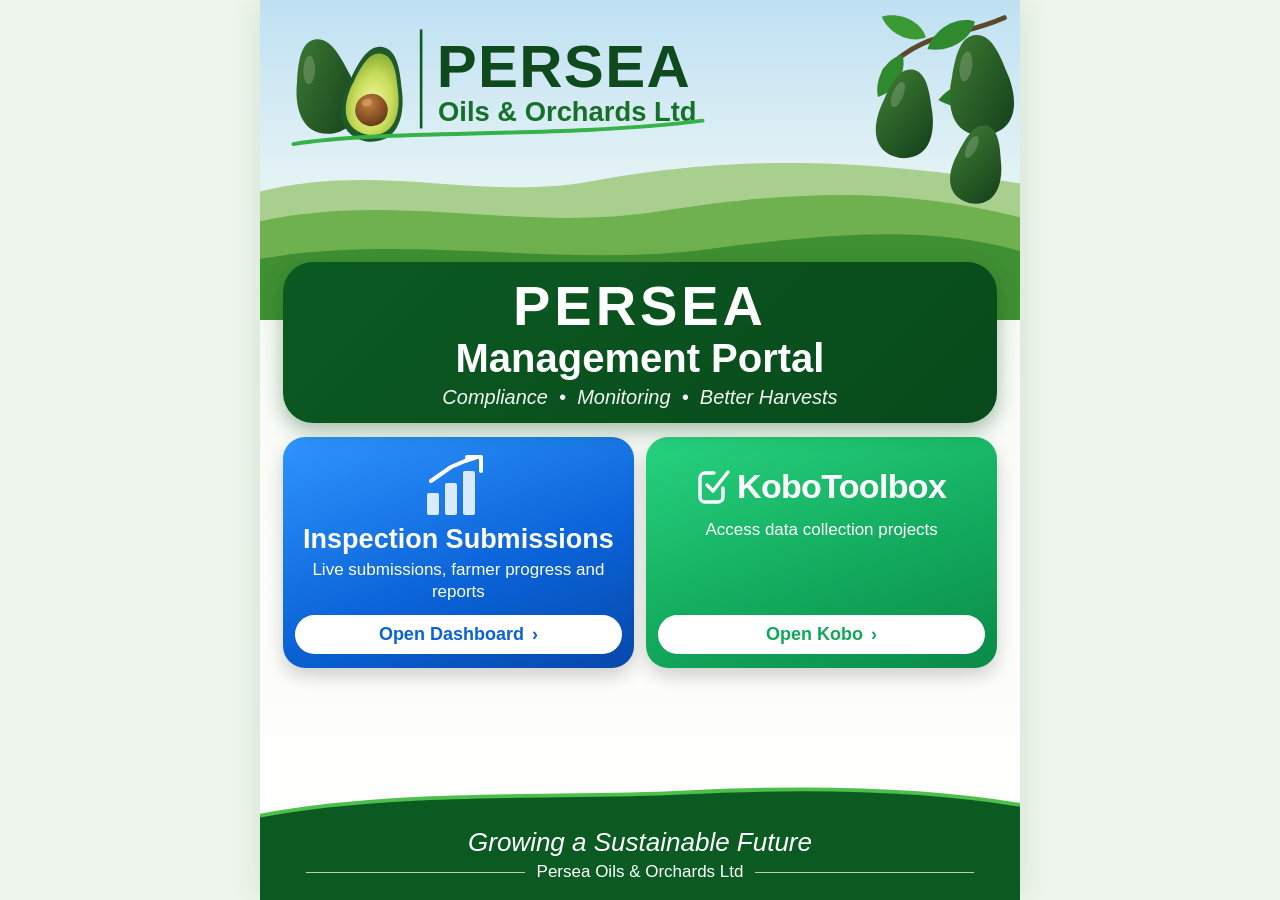
==== index.html @ 734e8727 "Add files via upload" ====
<!DOCTYPE html>
<html lang="en"><head><meta charset="utf-8">
<meta name="viewport" content="width=device-width,initial-scale=1,viewport-fit=cover">
<link rel="manifest" href="manifest.webmanifest">
<meta name="theme-color" content="#0b5a22">
<link rel="icon" type="image/png" href="favicon-32.png">
<link rel="apple-touch-icon" href="apple-touch-icon.png">
<meta name="mobile-web-app-capable" content="yes">
<meta name="apple-mobile-web-app-capable" content="yes">
<meta name="apple-mobile-web-app-title" content="Persea Portal">
<title>Persea Management Portal</title>
<style>
:root{--dg:#0b5a22;--dg2:#084a1b;--g:#12a85c;--b:#0a62d6}
*{box-sizing:border-box}html,body{margin:0}
body{background:#eef5ec;color:#12361b;font-family:'Segoe UI',Roboto,Arial,sans-serif;-webkit-tap-highlight-color:transparent}
.app{display:flex;flex-direction:column;max-width:760px;margin:0 auto;background:linear-gradient(#e9f4e4,#f8fbf6 40%,#fff);min-height:100vh;box-shadow:0 0 30px rgba(11,90,34,.12);overflow:hidden}
/* hero */
.hero{position:relative;height:clamp(230px,44vw,320px);background:linear-gradient(#bfe0f3 0%,#e3f2f4 55%,#eaf5e4 100%)}
.hero svg.land{position:absolute;left:0;right:0;bottom:0;width:100%;height:62%}
.hero svg.branch{position:absolute;right:-2%;top:0;width:34%;height:92%}
.logo{position:absolute;left:3%;top:6%;width:min(66%,430px)}
/* banner */
.banner{position:relative;margin:-58px 3% 0;border-radius:30px;background:linear-gradient(135deg,var(--dg),var(--dg2));color:#fff;text-align:center;padding:16px 10px 14px;box-shadow:0 8px 20px rgba(8,74,27,.35)}
.banner .p{font-size:clamp(34px,8.5vw,56px);font-weight:800;letter-spacing:.07em;line-height:1}
.banner .m{font-size:clamp(24px,6vw,40px);font-weight:700;line-height:1.1;margin-top:2px}
.banner .t{font-style:italic;font-size:clamp(14px,3.6vw,20px);margin-top:6px;opacity:.95}
/* cards */
.cards{display:grid;grid-template-columns:1fr 1fr;gap:12px;padding:14px 3% 0}
.card{border-radius:22px;color:#fff;text-align:center;padding:16px 12px 14px;text-decoration:none;display:flex;flex-direction:column;align-items:center;box-shadow:0 8px 18px rgba(0,0,0,.18);transition:transform .15s}
.card:hover{transform:translateY(-3px)}
.card.bl{background:linear-gradient(160deg,#2f95ff,var(--b) 60%,#0848ab)}
.card.gr{background:linear-gradient(160deg,#26d37f,var(--g) 60%,#0b8a47)}
.card .ic{height:66px;display:flex;align-items:center}
.card h3{margin:6px 0 4px;font-size:clamp(22px,5.4vw,32px);font-weight:700;line-height:1}
.card p{margin:0 0 12px;font-size:clamp(13px,3.3vw,17px);line-height:1.3;flex:1}
.btn{background:#fff;border-radius:30px;padding:9px 12px;width:100%;font-weight:700;font-size:clamp(12px,3.3vw,18px);white-space:nowrap;display:flex;justify-content:center;align-items:center;gap:8px}
.bl .btn{color:var(--b)}.gr .btn{color:var(--g)}
.kobo{font-size:clamp(23px,5.6vw,34px);font-weight:600;letter-spacing:-.02em}
/* quick links */
.ql{position:relative;margin:30px 3% 28px;border:1.5px solid #cfe0cf;border-radius:18px;background:#fff;display:grid;grid-template-columns:repeat(4,1fr);padding:20px 0 12px;box-shadow:0 3px 10px rgba(11,90,34,.08)}
.ql .lab{position:absolute;top:-15px;left:50%;transform:translateX(-50%);background:var(--dg);color:#fff;font-weight:700;padding:4px 30px;border-radius:16px;font-size:clamp(15px,3.8vw,20px)}
.ql a{text-align:center;text-decoration:none;color:var(--dg);font-weight:600;font-size:clamp(12px,3vw,16px);padding:4px 4px;border-left:1px solid #d9e6d9;display:flex;flex-direction:column;align-items:center;gap:6px;line-height:1.15}
.ql a:first-of-type{border-left:0}.ql a:hover{color:var(--g)}
.ql svg{width:clamp(30px,8vw,44px);height:clamp(30px,8vw,44px);fill:none;stroke:var(--dg);stroke-width:1.8;stroke-linecap:round;stroke-linejoin:round}
/* footer */
.foot{position:relative;margin-top:auto;color:#fff;text-align:center;padding:42px 6% 18px}
.foot svg{position:absolute;inset:0;width:100%;height:100%}
.foot>*{position:relative}
.foot .s{font-style:italic;font-size:clamp(18px,4.6vw,26px)}
.foot .c{display:flex;align-items:center;gap:12px;justify-content:center;font-size:clamp(13px,3.3vw,17px);margin-top:4px}
.foot .c i{flex:1;height:1px;background:rgba(255,255,255,.7)}
#dash{position:fixed;inset:0;z-index:20;background:#0b1220;display:flex;flex-direction:column}
#dash[hidden]{display:none}
.dbar{display:flex;align-items:center;gap:12px;background:var(--dg);color:#fff;padding:8px 14px;padding-top:max(8px,env(safe-area-inset-top))}
.dbar a{color:#fff;text-decoration:none;font-weight:700;font-size:14px;background:rgba(255,255,255,.16);padding:6px 12px;border-radius:16px;white-space:nowrap}
.dbar a:hover{background:rgba(255,255,255,.3)}.dbar .dt{flex:1;text-align:center;font-weight:700;font-size:15px;overflow:hidden;text-overflow:ellipsis;white-space:nowrap}
.dwrap{position:relative;flex:1}.dwrap iframe{position:absolute;inset:0;width:100%;height:100%;border:0;background:transparent}
.dmsg{position:absolute;inset:0;display:flex;flex-direction:column;align-items:center;justify-content:center;color:#cfe3d4;text-align:center;font-size:16px;gap:6px}.dmsg small{opacity:.8;font-size:13px}
#toast{position:fixed;left:50%;bottom:24px;transform:translateX(-50%) translateY(30px);background:#12361b;color:#fff;padding:10px 18px;border-radius:20px;opacity:0;transition:.3s;pointer-events:none;font-size:14px}
#toast.on{opacity:1;transform:translateX(-50%)}
</style></head><body>
<svg width="0" height="0" style="position:absolute" aria-hidden="true"><defs>
<linearGradient id="skin" x1="0" y1="0" x2="1" y2="1"><stop offset="0" stop-color="#3f7d33"/><stop offset="1" stop-color="#143f1b"/></linearGradient>
<radialGradient id="fl" cx="50%" cy="62%" r="60%"><stop offset="0" stop-color="#f4f7a8"/><stop offset=".6" stop-color="#c9dd5b"/><stop offset="1" stop-color="#8fb338"/></radialGradient>
<radialGradient id="sd" cx="38%" cy="32%" r="75%"><stop offset="0" stop-color="#c0803f"/><stop offset=".6" stop-color="#8a5326"/><stop offset="1" stop-color="#5e3718"/></radialGradient>
<path id="pear" d="M60 6C82 6 92 34 100 64C112 100 112 150 60 153C8 150 8 100 20 64C28 34 38 6 60 6Z"/>
<g id="avw"><use href="#pear" fill="url(#skin)"/><ellipse cx="42" cy="50" rx="9" ry="22" fill="#fff" opacity=".18" transform="rotate(14 42 50)"/></g>
<g id="avh"><use href="#pear" fill="#1f5a2a"/><use href="#pear" fill="url(#fl)" transform="translate(8.4 11.2) scale(.86)"/><circle cx="60" cy="104" r="25" fill="url(#sd)"/><ellipse cx="51" cy="94" rx="8" ry="5.5" fill="#e0a86a" opacity=".6" transform="rotate(-30 51 94)"/></g>
<path id="leaf" d="M0 0C14-16 44-16 62 0C44 16 14 16 0 0Z"/>
</defs></svg>

<div class="app">
 <div class="hero">
  <svg class="land" viewBox="0 0 760 200" preserveAspectRatio="none"><path d="M0 70C120 40 220 80 330 60S560 30 760 62V200H0Z" fill="#a9cf8f"/><path d="M0 100C140 70 260 112 400 90S640 66 760 96V200H0Z" fill="#6fb04f"/><path d="M0 138C150 112 300 148 450 128S680 108 760 130V200H0Z" fill="#3f8f33"/></svg>
  <svg class="branch" viewBox="0 0 200 300"><path d="M200 18C150 40 120 30 78 72" stroke="#5b4a2a" stroke-width="5" fill="none" stroke-linecap="round"/>
   <g fill="#2f8a2e"><use href="#leaf" transform="translate(170 22) rotate(150) scale(.9)"/><use href="#leaf" transform="translate(120 38) rotate(-155) scale(.8)" fill="#3c9a35"/><use href="#leaf" transform="translate(96 56) rotate(120) scale(.8)"/><use href="#leaf" transform="translate(200 90) rotate(170) scale(1.1)" fill="#287a28"/></g>
   <g><use href="#avw" transform="translate(70 62) scale(.62) rotate(8)"/><use href="#avw" transform="translate(128 36) scale(.7) rotate(-6)"/><use href="#avw" transform="translate(150 118) scale(.55) rotate(12)"/></g></svg>
  <svg class="logo" viewBox="0 0 330 112" aria-label="Persea Oils &amp; Orchards Ltd">
   <use href="#avw" transform="translate(2 12) scale(.5) rotate(-12 60 80)"/><use href="#avh" transform="translate(40 18) scale(.5) rotate(10 60 80)"/>
   <path d="M106 8V84" stroke="#0b5a22" stroke-width="2"/>
   <text x="118" y="52" font-family="Segoe UI,Arial,sans-serif" font-size="46" font-weight="800" fill="#0e4a1e" letter-spacing="1">PERSEA</text>
   <text x="119" y="78" font-family="Segoe UI,Arial,sans-serif" font-size="21" font-weight="700" fill="#16702a">Oils &amp; Orchards Ltd</text>
   <path d="M8 96C80 84 210 92 322 78" stroke="#35b348" stroke-width="3" fill="none" stroke-linecap="round"/></svg>
 </div>

 <div class="banner"><div class="p">PERSEA</div><div class="m">Management Portal</div><div class="t">Compliance &nbsp;&bull;&nbsp; Monitoring &nbsp;&bull;&nbsp; Better Harvests</div></div>

 <div class="cards">
  <a class="card bl" href="#dashboard"><div class="ic"><svg width="66" height="62" viewBox="0 0 66 62" fill="#d9ecff"><rect x="2" y="38" width="12" height="22" rx="2"/><rect x="20" y="28" width="12" height="32" rx="2"/><rect x="38" y="16" width="12" height="44" rx="2"/><path d="M6 26L26 12l14-6 12-4" stroke="#fff" stroke-width="4" fill="none" stroke-linecap="round" stroke-linejoin="round"/><path d="M42 2h14v14" stroke="#fff" stroke-width="4" fill="none" stroke-linecap="round" stroke-linejoin="round"/></svg></div>
   <h3 style="font-size:clamp(17px,4.4vw,27px);line-height:1.1">Inspection Submissions</h3><p>Live submissions, farmer progress and reports</p><span class="btn">Open Dashboard <b>&rsaquo;</b></span></a>
  <a class="card gr" data-k="kobo" href="https://kf.kobotoolbox.org/" target="_blank" rel="noopener"><div class="ic"><svg width="34" height="40" viewBox="0 0 34 40" fill="none" stroke="#fff" stroke-width="3.4" stroke-linecap="round" stroke-linejoin="round" style="margin-right:6px"><path d="M26 22v9a5 5 0 0 1-5 5H8a5 5 0 0 1-5-5V12a5 5 0 0 1 5-5h9"/><path d="M10 19l6 6L31 6"/></svg><span class="kobo">KoboToolbox</span></div>
   <h3 style="font-size:0;margin:0"></h3><p>Access data collection projects</p><span class="btn">Open Kobo <b>&rsaquo;</b></span></a>
 </div>

 <div class="foot"><svg viewBox="0 0 760 150" preserveAspectRatio="none"><path d="M0 40C140 6 300 18 420 10S660 4 760 26V150H0Z" fill="var(--dg)"/><path d="M0 40C140 6 300 18 420 10S660 4 760 26" stroke="#4cc04a" stroke-width="5" fill="none"/></svg>
  <div class="s">Growing a Sustainable Future</div><div class="c"><i></i><span>Persea Oils &amp; Orchards Ltd</span><i></i></div></div>
</div>
<div id="dash" hidden>
 <div class="dbar"><a class="back" href="#">&#8592; Portal</a><span class="dt">Inspection Submissions</span><a class="newtab" id="nt" target="_blank" rel="noopener">Open in new tab &#8599;</a></div>
 <div class="dwrap"><div class="dmsg">Loading dashboard...<br><small>If nothing appears, tap "Open in new tab".</small></div><iframe id="df" title="Inspection Submissions dashboard" allow="fullscreen" referrerpolicy="no-referrer-when-downgrade"></iframe></div>
</div>
<div id="toast">Coming soon</div>
<script>
/* The dashboard link (the Apps Script web app ending in /exec). Change it here if it ever changes. */
var DASH='https://script.google.com/macros/s/AKfycbyvDEmkjSlwNWyrdjX0yIg4IZimVKUA5_bq8f9JoA6uvlHIfl_4TigWFVufstIeNnhg/exec';
if('serviceWorker' in navigator)navigator.serviceWorker.register('sw.js');
var dash=document.getElementById('dash'),df=document.getElementById('df');
document.getElementById('nt').href=DASH;
function route(){
  if(location.hash==='#dashboard'){
    if(!df.getAttribute('src'))df.src=DASH;      // load once, on first open
    dash.hidden=false;document.body.style.overflow='hidden';
  }else{dash.hidden=true;document.body.style.overflow=''}
}
window.addEventListener('hashchange',route);route();
</script></body></html>
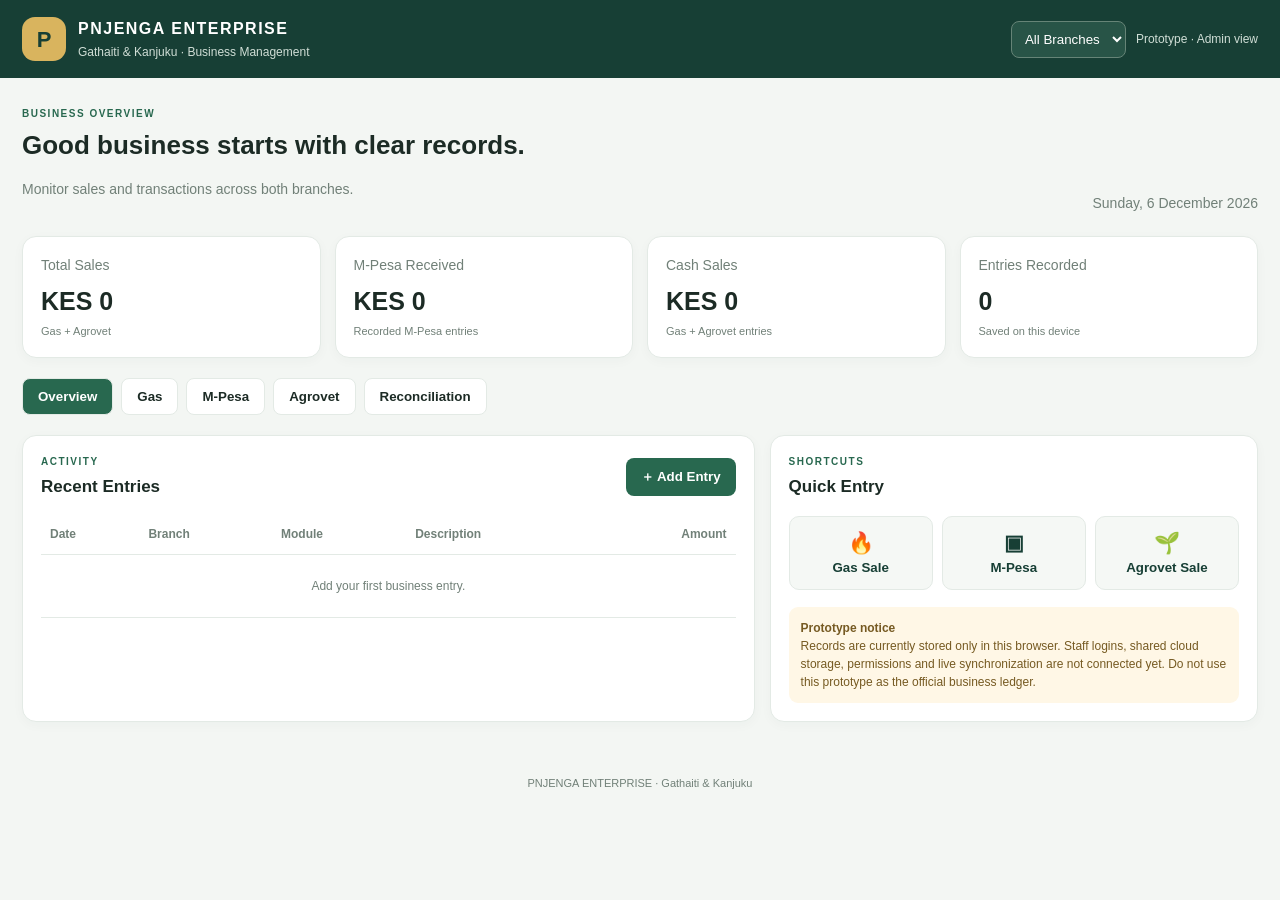
==== commit b306deae: "Add files via upload" ====
--- a/index.html
+++ b/index.html
@@ -1,116 +1,93 @@
-<!DOCTYPE html>
-<html lang="en"><head><meta charset="utf-8">
-<meta name="viewport" content="width=device-width,initial-scale=1,viewport-fit=cover">
-<link rel="manifest" href="manifest.webmanifest">
-<meta name="theme-color" content="#0b5a22">
-<link rel="icon" type="image/png" href="favicon-32.png">
-<link rel="apple-touch-icon" href="apple-touch-icon.png">
-<meta name="mobile-web-app-capable" content="yes">
-<meta name="apple-mobile-web-app-capable" content="yes">
-<meta name="apple-mobile-web-app-title" content="Persea Portal">
-<title>Persea Management Portal</title>
-<style>
-:root{--dg:#0b5a22;--dg2:#084a1b;--g:#12a85c;--b:#0a62d6}
-*{box-sizing:border-box}html,body{margin:0}
-body{background:#eef5ec;color:#12361b;font-family:'Segoe UI',Roboto,Arial,sans-serif;-webkit-tap-highlight-color:transparent}
-.app{display:flex;flex-direction:column;max-width:760px;margin:0 auto;background:linear-gradient(#e9f4e4,#f8fbf6 40%,#fff);min-height:100vh;box-shadow:0 0 30px rgba(11,90,34,.12);overflow:hidden}
-/* hero */
-.hero{position:relative;height:clamp(230px,44vw,320px);background:linear-gradient(#bfe0f3 0%,#e3f2f4 55%,#eaf5e4 100%)}
-.hero svg.land{position:absolute;left:0;right:0;bottom:0;width:100%;height:62%}
-.hero svg.branch{position:absolute;right:-2%;top:0;width:34%;height:92%}
-.logo{position:absolute;left:3%;top:6%;width:min(66%,430px)}
-/* banner */
-.banner{position:relative;margin:-58px 3% 0;border-radius:30px;background:linear-gradient(135deg,var(--dg),var(--dg2));color:#fff;text-align:center;padding:16px 10px 14px;box-shadow:0 8px 20px rgba(8,74,27,.35)}
-.banner .p{font-size:clamp(34px,8.5vw,56px);font-weight:800;letter-spacing:.07em;line-height:1}
-.banner .m{font-size:clamp(24px,6vw,40px);font-weight:700;line-height:1.1;margin-top:2px}
-.banner .t{font-style:italic;font-size:clamp(14px,3.6vw,20px);margin-top:6px;opacity:.95}
-/* cards */
-.cards{display:grid;grid-template-columns:1fr 1fr;gap:12px;padding:14px 3% 0}
-.card{border-radius:22px;color:#fff;text-align:center;padding:16px 12px 14px;text-decoration:none;display:flex;flex-direction:column;align-items:center;box-shadow:0 8px 18px rgba(0,0,0,.18);transition:transform .15s}
-.card:hover{transform:translateY(-3px)}
-.card.bl{background:linear-gradient(160deg,#2f95ff,var(--b) 60%,#0848ab)}
-.card.gr{background:linear-gradient(160deg,#26d37f,var(--g) 60%,#0b8a47)}
-.card .ic{height:66px;display:flex;align-items:center}
-.card h3{margin:6px 0 4px;font-size:clamp(22px,5.4vw,32px);font-weight:700;line-height:1}
-.card p{margin:0 0 12px;font-size:clamp(13px,3.3vw,17px);line-height:1.3;flex:1}
-.btn{background:#fff;border-radius:30px;padding:9px 12px;width:100%;font-weight:700;font-size:clamp(12px,3.3vw,18px);white-space:nowrap;display:flex;justify-content:center;align-items:center;gap:8px}
-.bl .btn{color:var(--b)}.gr .btn{color:var(--g)}
-.kobo{font-size:clamp(23px,5.6vw,34px);font-weight:600;letter-spacing:-.02em}
-/* quick links */
-.ql{position:relative;margin:30px 3% 28px;border:1.5px solid #cfe0cf;border-radius:18px;background:#fff;display:grid;grid-template-columns:repeat(4,1fr);padding:20px 0 12px;box-shadow:0 3px 10px rgba(11,90,34,.08)}
-.ql .lab{position:absolute;top:-15px;left:50%;transform:translateX(-50%);background:var(--dg);color:#fff;font-weight:700;padding:4px 30px;border-radius:16px;font-size:clamp(15px,3.8vw,20px)}
-.ql a{text-align:center;text-decoration:none;color:var(--dg);font-weight:600;font-size:clamp(12px,3vw,16px);padding:4px 4px;border-left:1px solid #d9e6d9;display:flex;flex-direction:column;align-items:center;gap:6px;line-height:1.15}
-.ql a:first-of-type{border-left:0}.ql a:hover{color:var(--g)}
-.ql svg{width:clamp(30px,8vw,44px);height:clamp(30px,8vw,44px);fill:none;stroke:var(--dg);stroke-width:1.8;stroke-linecap:round;stroke-linejoin:round}
-/* footer */
-.foot{position:relative;margin-top:auto;color:#fff;text-align:center;padding:42px 6% 18px}
-.foot svg{position:absolute;inset:0;width:100%;height:100%}
-.foot>*{position:relative}
-.foot .s{font-style:italic;font-size:clamp(18px,4.6vw,26px)}
-.foot .c{display:flex;align-items:center;gap:12px;justify-content:center;font-size:clamp(13px,3.3vw,17px);margin-top:4px}
-.foot .c i{flex:1;height:1px;background:rgba(255,255,255,.7)}
-#dash{position:fixed;inset:0;z-index:20;background:#0b1220;display:flex;flex-direction:column}
-#dash[hidden]{display:none}
-.dbar{display:flex;align-items:center;gap:12px;background:var(--dg);color:#fff;padding:8px 14px;padding-top:max(8px,env(safe-area-inset-top))}
-.dbar a{color:#fff;text-decoration:none;font-weight:700;font-size:14px;background:rgba(255,255,255,.16);padding:6px 12px;border-radius:16px;white-space:nowrap}
-.dbar a:hover{background:rgba(255,255,255,.3)}.dbar .dt{flex:1;text-align:center;font-weight:700;font-size:15px;overflow:hidden;text-overflow:ellipsis;white-space:nowrap}
-.dwrap{position:relative;flex:1}.dwrap iframe{position:absolute;inset:0;width:100%;height:100%;border:0;background:transparent}
-.dmsg{position:absolute;inset:0;display:flex;flex-direction:column;align-items:center;justify-content:center;color:#cfe3d4;text-align:center;font-size:16px;gap:6px}.dmsg small{opacity:.8;font-size:13px}
-#toast{position:fixed;left:50%;bottom:24px;transform:translateX(-50%) translateY(30px);background:#12361b;color:#fff;padding:10px 18px;border-radius:20px;opacity:0;transition:.3s;pointer-events:none;font-size:14px}
-#toast.on{opacity:1;transform:translateX(-50%)}
-</style></head><body>
-<svg width="0" height="0" style="position:absolute" aria-hidden="true"><defs>
-<linearGradient id="skin" x1="0" y1="0" x2="1" y2="1"><stop offset="0" stop-color="#3f7d33"/><stop offset="1" stop-color="#143f1b"/></linearGradient>
-<radialGradient id="fl" cx="50%" cy="62%" r="60%"><stop offset="0" stop-color="#f4f7a8"/><stop offset=".6" stop-color="#c9dd5b"/><stop offset="1" stop-color="#8fb338"/></radialGradient>
-<radialGradient id="sd" cx="38%" cy="32%" r="75%"><stop offset="0" stop-color="#c0803f"/><stop offset=".6" stop-color="#8a5326"/><stop offset="1" stop-color="#5e3718"/></radialGradient>
-<path id="pear" d="M60 6C82 6 92 34 100 64C112 100 112 150 60 153C8 150 8 100 20 64C28 34 38 6 60 6Z"/>
-<g id="avw"><use href="#pear" fill="url(#skin)"/><ellipse cx="42" cy="50" rx="9" ry="22" fill="#fff" opacity=".18" transform="rotate(14 42 50)"/></g>
-<g id="avh"><use href="#pear" fill="#1f5a2a"/><use href="#pear" fill="url(#fl)" transform="translate(8.4 11.2) scale(.86)"/><circle cx="60" cy="104" r="25" fill="url(#sd)"/><ellipse cx="51" cy="94" rx="8" ry="5.5" fill="#e0a86a" opacity=".6" transform="rotate(-30 51 94)"/></g>
-<path id="leaf" d="M0 0C14-16 44-16 62 0C44 16 14 16 0 0Z"/>
-</defs></svg>
+<!doctype html>
+<html lang="en">
+<head>
+  <meta charset="utf-8">
+  <meta name="viewport" content="width=device-width, initial-scale=1">
+  <meta name="theme-color" content="#173f35">
+  <title>PNJENGA ENTERPRISE | Gathaiti & Kanjuku</title>
+  <link rel="manifest" href="manifest.webmanifest">
+  <link rel="stylesheet" href="styles.css">
+</head>
+<body>
+<header class="topbar">
+  <div class="brand"><div class="brand-mark">P</div><div><h1>PNJENGA ENTERPRISE</h1><p>Gathaiti &amp; Kanjuku · Business Management</p></div></div>
+  <div class="top-controls">
+    <label class="sr-only" for="branchFilter">Branch</label>
+    <select id="branchFilter"><option>All Branches</option><option>Gathaiti</option><option>Kanjuku</option></select>
+    <span class="role-label">Prototype · Admin view</span>
+  </div>
+</header>
 
-<div class="app">
- <div class="hero">
-  <svg class="land" viewBox="0 0 760 200" preserveAspectRatio="none"><path d="M0 70C120 40 220 80 330 60S560 30 760 62V200H0Z" fill="#a9cf8f"/><path d="M0 100C140 70 260 112 400 90S640 66 760 96V200H0Z" fill="#6fb04f"/><path d="M0 138C150 112 300 148 450 128S680 108 760 130V200H0Z" fill="#3f8f33"/></svg>
-  <svg class="branch" viewBox="0 0 200 300"><path d="M200 18C150 40 120 30 78 72" stroke="#5b4a2a" stroke-width="5" fill="none" stroke-linecap="round"/>
-   <g fill="#2f8a2e"><use href="#leaf" transform="translate(170 22) rotate(150) scale(.9)"/><use href="#leaf" transform="translate(120 38) rotate(-155) scale(.8)" fill="#3c9a35"/><use href="#leaf" transform="translate(96 56) rotate(120) scale(.8)"/><use href="#leaf" transform="translate(200 90) rotate(170) scale(1.1)" fill="#287a28"/></g>
-   <g><use href="#avw" transform="translate(70 62) scale(.62) rotate(8)"/><use href="#avw" transform="translate(128 36) scale(.7) rotate(-6)"/><use href="#avw" transform="translate(150 118) scale(.55) rotate(12)"/></g></svg>
-  <svg class="logo" viewBox="0 0 330 112" aria-label="Persea Oils &amp; Orchards Ltd">
-   <use href="#avw" transform="translate(2 12) scale(.5) rotate(-12 60 80)"/><use href="#avh" transform="translate(40 18) scale(.5) rotate(10 60 80)"/>
-   <path d="M106 8V84" stroke="#0b5a22" stroke-width="2"/>
-   <text x="118" y="52" font-family="Segoe UI,Arial,sans-serif" font-size="46" font-weight="800" fill="#0e4a1e" letter-spacing="1">PERSEA</text>
-   <text x="119" y="78" font-family="Segoe UI,Arial,sans-serif" font-size="21" font-weight="700" fill="#16702a">Oils &amp; Orchards Ltd</text>
-   <path d="M8 96C80 84 210 92 322 78" stroke="#35b348" stroke-width="3" fill="none" stroke-linecap="round"/></svg>
- </div>
+<main class="container">
+  <section class="welcome">
+    <div><p class="eyebrow">BUSINESS OVERVIEW</p><h2>Good business starts with clear records.</h2><p class="muted">Monitor sales and transactions across both branches.</p></div>
+    <div id="today" class="today"></div>
+  </section>
 
- <div class="banner"><div class="p">PERSEA</div><div class="m">Management Portal</div><div class="t">Compliance &nbsp;&bull;&nbsp; Monitoring &nbsp;&bull;&nbsp; Better Harvests</div></div>
+  <section class="metrics">
+    <article class="metric"><span>Total Sales</span><strong id="totalSales">KES 0</strong><small>Gas + Agrovet</small></article>
+    <article class="metric"><span>M-Pesa Received</span><strong id="mpesaTotal">KES 0</strong><small>Recorded M-Pesa entries</small></article>
+    <article class="metric"><span>Cash Sales</span><strong id="cashTotal">KES 0</strong><small>Gas + Agrovet entries</small></article>
+    <article class="metric"><span>Entries Recorded</span><strong id="entryCount">0</strong><small>Saved on this device</small></article>
+  </section>
 
- <div class="cards">
-  <a class="card bl" href="#dashboard"><div class="ic"><svg width="66" height="62" viewBox="0 0 66 62" fill="#d9ecff"><rect x="2" y="38" width="12" height="22" rx="2"/><rect x="20" y="28" width="12" height="32" rx="2"/><rect x="38" y="16" width="12" height="44" rx="2"/><path d="M6 26L26 12l14-6 12-4" stroke="#fff" stroke-width="4" fill="none" stroke-linecap="round" stroke-linejoin="round"/><path d="M42 2h14v14" stroke="#fff" stroke-width="4" fill="none" stroke-linecap="round" stroke-linejoin="round"/></svg></div>
-   <h3 style="font-size:clamp(17px,4.4vw,27px);line-height:1.1">Inspection Submissions</h3><p>Live submissions, farmer progress and reports</p><span class="btn">Open Dashboard <b>&rsaquo;</b></span></a>
-  <a class="card gr" data-k="kobo" href="https://kf.kobotoolbox.org/" target="_blank" rel="noopener"><div class="ic"><svg width="34" height="40" viewBox="0 0 34 40" fill="none" stroke="#fff" stroke-width="3.4" stroke-linecap="round" stroke-linejoin="round" style="margin-right:6px"><path d="M26 22v9a5 5 0 0 1-5 5H8a5 5 0 0 1-5-5V12a5 5 0 0 1 5-5h9"/><path d="M10 19l6 6L31 6"/></svg><span class="kobo">KoboToolbox</span></div>
-   <h3 style="font-size:0;margin:0"></h3><p>Access data collection projects</p><span class="btn">Open Kobo <b>&rsaquo;</b></span></a>
- </div>
+  <nav class="tabs" aria-label="Dashboard sections">
+    <button class="tab active" data-tab="overview">Overview</button>
+    <button class="tab" data-tab="gas">Gas</button>
+    <button class="tab" data-tab="mpesa">M-Pesa</button>
+    <button class="tab" data-tab="agrovet">Agrovet</button>
+    <button class="tab" data-tab="reconciliation">Reconciliation</button>
+  </nav>
 
- <div class="foot"><svg viewBox="0 0 760 150" preserveAspectRatio="none"><path d="M0 40C140 6 300 18 420 10S660 4 760 26V150H0Z" fill="var(--dg)"/><path d="M0 40C140 6 300 18 420 10S660 4 760 26" stroke="#4cc04a" stroke-width="5" fill="none"/></svg>
-  <div class="s">Growing a Sustainable Future</div><div class="c"><i></i><span>Persea Oils &amp; Orchards Ltd</span><i></i></div></div>
+  <section id="overview" class="page">
+    <div class="columns">
+      <article class="panel">
+        <div class="panel-heading"><div><p class="eyebrow">ACTIVITY</p><h3>Recent Entries</h3></div><button class="primary" id="addEntry">＋ Add Entry</button></div>
+        <div class="table-wrap"><table><thead><tr><th>Date</th><th>Branch</th><th>Module</th><th>Description</th><th class="number">Amount</th></tr></thead><tbody id="recentRows"></tbody></table></div>
+      </article>
+      <article class="panel">
+        <p class="eyebrow">SHORTCUTS</p><h3>Quick Entry</h3>
+        <div class="shortcuts">
+          <button data-new="Gas"><span>🔥</span>Gas Sale</button>
+          <button data-new="M-Pesa"><span>▣</span>M-Pesa</button>
+          <button data-new="Agrovet"><span>🌱</span>Agrovet Sale</button>
+        </div>
+        <div class="notice"><strong>Prototype notice</strong><br>Records are currently stored only in this browser. Staff logins, shared cloud storage, permissions and live synchronization are not connected yet. Do not use this prototype as the official business ledger.</div>
+      </article>
+    </div>
+  </section>
+
+  <section id="gas" class="page hidden"><article class="panel"><div class="panel-heading"><div><p class="eyebrow">GAS BUSINESS</p><h3>Gas Sales</h3></div><button class="primary" data-new="Gas">＋ Record Sale</button></div><div id="gasRows"></div></article></section>
+  <section id="mpesa" class="page hidden"><article class="panel"><div class="panel-heading"><div><p class="eyebrow">PAYMENTS</p><h3>M-Pesa Transactions</h3></div><button class="primary" data-new="M-Pesa">＋ Record Transaction</button></div><div id="mpesaRows"></div></article></section>
+  <section id="agrovet" class="page hidden"><article class="panel"><div class="panel-heading"><div><p class="eyebrow">AGROVET BUSINESS</p><h3>Agrovet Sales</h3></div><button class="primary" data-new="Agrovet">＋ Record Sale</button></div><div id="agrovetRows"></div></article></section>
+  <section id="reconciliation" class="page hidden">
+    <article class="panel narrow"><p class="eyebrow">END-OF-DAY CONTROL</p><h3>M-Pesa Reconciliation</h3>
+      <div class="form-grid">
+        <label>Branch<select id="recBranch"><option>Gathaiti</option><option>Kanjuku</option></select></label>
+        <label>Date<input type="date" id="recDate"></label>
+        <label>Expected M-Pesa (KES)<input type="number" min="0" id="expected"></label>
+        <label>Actual M-Pesa (KES)<input type="number" min="0" id="actual"></label>
+      </div>
+      <button class="primary" id="calculate">Calculate Variance</button><div id="variance" class="variance hidden"></div>
+    </article>
+  </section>
+</main>
+
+<div class="modal hidden" id="entryModal" role="dialog" aria-modal="true" aria-labelledby="modalTitle">
+  <form class="dialog" id="entryForm">
+    <div class="panel-heading"><h3 id="modalTitle">Add Entry</h3><button type="button" class="icon-button" id="closeModal" aria-label="Close">✕</button></div>
+    <div class="form-grid">
+      <label>Module<select id="entryModule"><option>Gas</option><option>M-Pesa</option><option>Agrovet</option></select></label>
+      <label>Branch<select id="entryBranch"><option>Gathaiti</option><option>Kanjuku</option></select></label>
+      <label>Date<input id="entryDate" type="date" required></label>
+      <label>Amount (KES)<input id="entryAmount" type="number" min="0.01" step="0.01" required></label>
+      <label class="full">Description / Item<input id="entryDescription" placeholder="e.g. 13kg gas refill, deposit, fertilizer" required></label>
+      <label class="full hidden" id="codeField">M-Pesa Transaction Code<input id="entryCode" placeholder="Enter transaction code"></label>
+    </div>
+    <div class="dialog-actions"><button type="button" class="secondary" id="cancelEntry">Cancel</button><button class="primary" type="submit">Save Entry</button></div>
+  </form>
 </div>
-<div id="dash" hidden>
- <div class="dbar"><a class="back" href="#">&#8592; Portal</a><span class="dt">Inspection Submissions</span><a class="newtab" id="nt" target="_blank" rel="noopener">Open in new tab &#8599;</a></div>
- <div class="dwrap"><div class="dmsg">Loading dashboard...<br><small>If nothing appears, tap "Open in new tab".</small></div><iframe id="df" title="Inspection Submissions dashboard" allow="fullscreen" referrerpolicy="no-referrer-when-downgrade"></iframe></div>
-</div>
-<div id="toast">Coming soon</div>
-<script>
-/* The dashboard link (the Apps Script web app ending in /exec). Change it here if it ever changes. */
-var DASH='https://script.google.com/macros/s/AKfycbyvDEmkjSlwNWyrdjX0yIg4IZimVKUA5_bq8f9JoA6uvlHIfl_4TigWFVufstIeNnhg/exec';
-if('serviceWorker' in navigator)navigator.serviceWorker.register('sw.js');
-var dash=document.getElementById('dash'),df=document.getElementById('df');
-document.getElementById('nt').href=DASH;
-function route(){
-  if(location.hash==='#dashboard'){
-    if(!df.getAttribute('src'))df.src=DASH;      // load once, on first open
-    dash.hidden=false;document.body.style.overflow='hidden';
-  }else{dash.hidden=true;document.body.style.overflow=''}
-}
-window.addEventListener('hashchange',route);route();
-</script></body></html>
+<footer>PNJENGA ENTERPRISE · Gathaiti &amp; Kanjuku</footer>
+<script src="app.js"></script>
+</body>
+</html>
--- a/styles.css
+++ b/styles.css
@@ -0,0 +1 @@
+*{box-sizing:border-box} :root{--green:#173f35;--green2:#28684f;--gold:#d9b45e;--bg:#f3f6f3;--ink:#1c2b25;--muted:#718078;--line:#e3eae5} body{margin:0;background:var(--bg);color:var(--ink);font:14px/1.5 Arial,sans-serif}.topbar{background:var(--green);color:#fff;padding:17px max(22px,calc((100vw - 1360px)/2));display:flex;justify-content:space-between;align-items:center;gap:16px;flex-wrap:wrap}.brand{display:flex;align-items:center;gap:12px}.brand-mark{width:44px;height:44px;border-radius:13px;background:var(--gold);color:var(--green);display:grid;place-items:center;font-weight:900;font-size:22px}.brand h1{font-size:16px;letter-spacing:1.5px;margin:0}.brand p{font-size:12px;color:#d0ded6;margin:2px 0 0}.top-controls{display:flex;gap:10px;align-items:center}.top-controls select{background:#285447;color:white;border:1px solid #668477;border-radius:8px;padding:9px}.role-label{font-size:12px;color:#d0ded6}.container{max-width:1360px;margin:auto;padding:28px 22px}.welcome{display:flex;justify-content:space-between;align-items:end;gap:20px;margin-bottom:22px}.welcome h2{font-size:26px;margin:2px 0}.muted,.today{color:var(--muted)}.eyebrow{font-size:10px;letter-spacing:1.5px;color:var(--green2);font-weight:bold;margin:0 0 5px}.metrics{display:grid;grid-template-columns:repeat(4,1fr);gap:14px}.metric,.panel{background:#fff;border:1px solid var(--line);border-radius:14px;padding:18px;box-shadow:0 3px 12px #173f3508}.metric span,.metric small{display:block;color:var(--muted)}.metric strong{display:block;font-size:25px;margin:7px 0 2px}.metric small{font-size:11px}.tabs{display:flex;gap:8px;flex-wrap:wrap;margin:20px 0}.tab,.primary,.secondary{border:0;border-radius:8px;padding:10px 15px;cursor:pointer;font-weight:600}.tab{background:white;border:1px solid var(--line);color:var(--ink)}.tab.active,.primary{background:var(--green2);color:white}.secondary{background:#edf2ee;color:var(--ink)}.columns{display:grid;grid-template-columns:1.5fr 1fr;gap:15px}.panel-heading{display:flex;justify-content:space-between;align-items:center;gap:12px;margin-bottom:14px}.panel h3{font-size:17px;margin:0 0 12px}.panel-heading h3{margin:0}.table-wrap{overflow:auto}table{width:100%;border-collapse:collapse;white-space:nowrap}th,td{text-align:left;padding:11px 9px;border-bottom:1px solid var(--line);font-size:12px}th{color:var(--muted);font-weight:600}.number{text-align:right}.shortcuts{display:grid;grid-template-columns:repeat(3,1fr);gap:9px;margin-top:16px}.shortcuts button{border:1px solid var(--line);border-radius:10px;background:#f5f8f5;padding:14px 5px;color:var(--green);font-weight:bold;cursor:pointer}.shortcuts span{display:block;font-size:21px;margin-bottom:5px}.notice{margin-top:17px;background:#fff7e6;border-radius:9px;padding:12px;color:#765a22;font-size:12px}.page.hidden,.hidden{display:none!important}.narrow{max-width:720px}.form-grid{display:grid;grid-template-columns:1fr 1fr;gap:13px;margin:16px 0}.form-grid label{display:flex;flex-direction:column;gap:5px;color:var(--muted);font-size:12px}.form-grid input,.form-grid select{border:1px solid var(--line);border-radius:8px;padding:10px;background:white;color:var(--ink);font:inherit}.full{grid-column:1/-1}.variance{margin-top:14px;padding:12px;border-radius:8px;background:#eef5ef;color:var(--green);font-weight:bold}.modal{position:fixed;inset:0;background:#10241dbb;display:grid;place-items:center;padding:18px;z-index:4}.dialog{background:white;border-radius:15px;padding:22px;width:min(540px,100%);max-height:90vh;overflow:auto}.icon-button{border:0;background:#edf2ee;border-radius:8px;padding:8px;cursor:pointer}.dialog-actions{display:flex;justify-content:flex-end;gap:9px}.empty{text-align:center;color:var(--muted);padding:22px}footer{text-align:center;padding:25px;color:var(--muted);font-size:11px}.sr-only{position:absolute;left:-9999px}@media(max-width:850px){.metrics{grid-template-columns:repeat(2,1fr)}.columns{grid-template-columns:1fr}}@media(max-width:520px){.container{padding:18px 12px}.welcome{display:block}.today{margin-top:10px}.metric{padding:13px}.metric strong{font-size:20px}.form-grid{grid-template-columns:1fr}.full{grid-column:auto}.shortcuts{grid-template-columns:1fr 1fr}.role-label{display:none}}
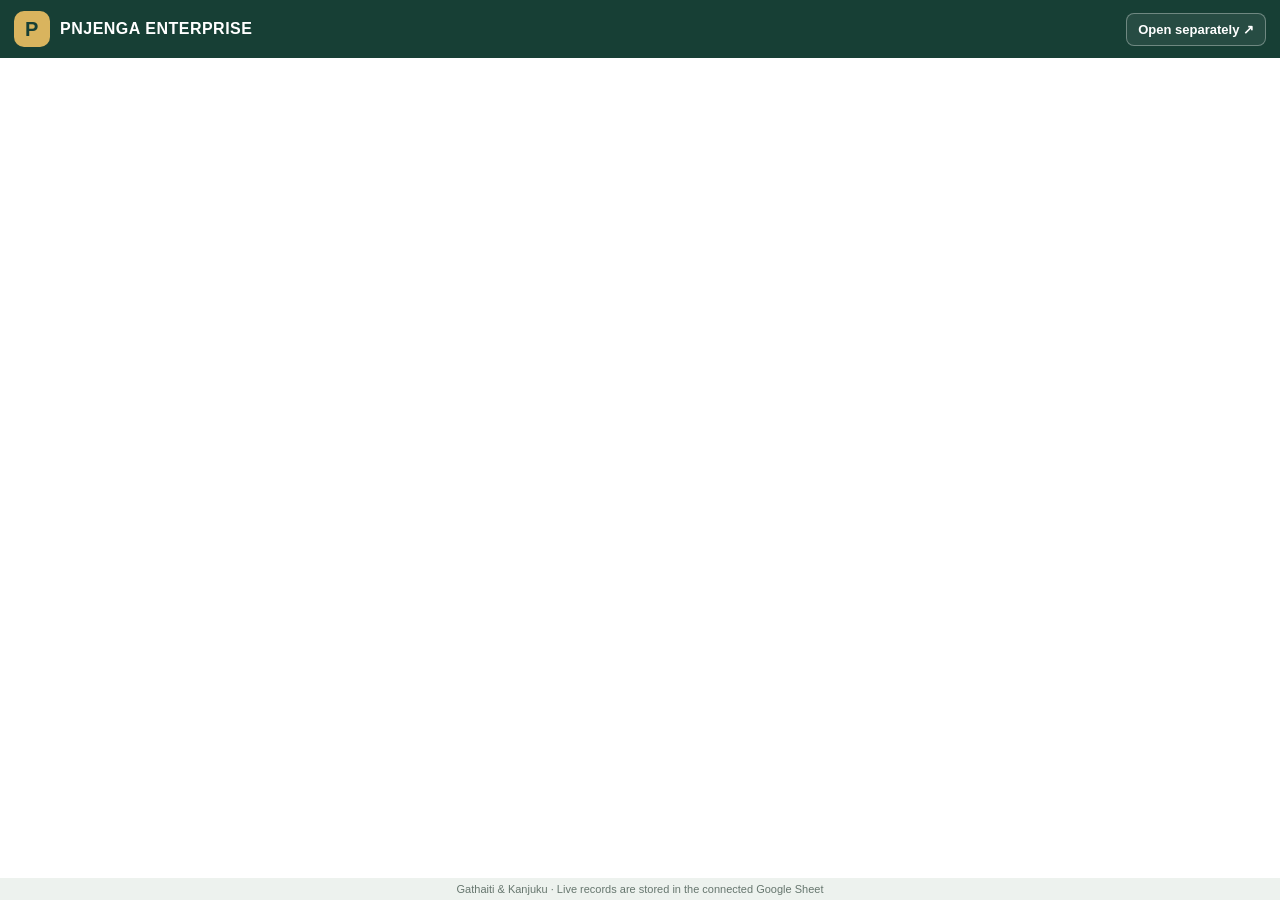
==== commit cdfa9663: "Add embedded Apps Script PWA shell" ====
--- a/index.html
+++ b/index.html
@@ -1,93 +1,30 @@
 <!doctype html>
 <html lang="en">
 <head>
-  <meta charset="utf-8">
-  <meta name="viewport" content="width=device-width, initial-scale=1">
-  <meta name="theme-color" content="#173f35">
-  <title>PNJENGA ENTERPRISE | Gathaiti & Kanjuku</title>
-  <link rel="manifest" href="manifest.webmanifest">
-  <link rel="stylesheet" href="styles.css">
+<meta charset="utf-8">
+<meta name="viewport" content="width=device-width,initial-scale=1,viewport-fit=cover">
+<meta name="theme-color" content="#173f35">
+<meta name="description" content="PNJENGA ENTERPRISE business management for Gathaiti and Kanjuku.">
+<link rel="manifest" href="./manifest.webmanifest">
+<link rel="icon" href="./icon.svg" type="image/svg+xml">
+<title>PNJENGA ENTERPRISE</title>
+<style>
+:root{color-scheme:light;--green:#173f35;--gold:#d9b45e}*{box-sizing:border-box}html,body{margin:0;width:100%;height:100%;font-family:Arial,sans-serif;background:#f3f6f3;color:#172b24}.shell{height:100dvh;display:flex;flex-direction:column}.bar{min-height:58px;background:var(--green);color:#fff;display:flex;align-items:center;justify-content:space-between;gap:12px;padding:8px 14px}.brand{display:flex;align-items:center;gap:10px;font-weight:800;letter-spacing:.5px}.mark{height:36px;width:36px;border-radius:10px;background:var(--gold);color:var(--green);display:grid;place-items:center;font-size:20px}.actions{display:flex;align-items:center;gap:8px}.actions button,.actions a{border:1px solid #ffffff55;border-radius:8px;background:#ffffff12;color:#fff;padding:8px 11px;text-decoration:none;font-size:13px;font-weight:700;cursor:pointer}.frame-wrap{position:relative;flex:1;min-height:0;background:#fff}.app-frame{border:0;width:100%;height:100%;display:block;background:#fff}.fallback{position:absolute;inset:0;display:none;align-items:center;justify-content:center;text-align:center;padding:24px;background:#f3f6f3}.fallback div{max-width:420px}.fallback a{display:inline-block;margin-top:12px;background:var(--green);color:white;padding:12px 18px;border-radius:8px;text-decoration:none;font-weight:700}.foot{font-size:11px;text-align:center;color:#66766e;padding:5px;background:#edf2ee}@media(max-width:480px){.bar{min-height:52px;padding:7px 9px}.brand{font-size:12px}.mark{width:32px;height:32px}.actions button,.actions a{font-size:11px;padding:7px}}
+</style>
 </head>
 <body>
-<header class="topbar">
-  <div class="brand"><div class="brand-mark">P</div><div><h1>PNJENGA ENTERPRISE</h1><p>Gathaiti &amp; Kanjuku · Business Management</p></div></div>
-  <div class="top-controls">
-    <label class="sr-only" for="branchFilter">Branch</label>
-    <select id="branchFilter"><option>All Branches</option><option>Gathaiti</option><option>Kanjuku</option></select>
-    <span class="role-label">Prototype · Admin view</span>
-  </div>
-</header>
-
-<main class="container">
-  <section class="welcome">
-    <div><p class="eyebrow">BUSINESS OVERVIEW</p><h2>Good business starts with clear records.</h2><p class="muted">Monitor sales and transactions across both branches.</p></div>
-    <div id="today" class="today"></div>
-  </section>
-
-  <section class="metrics">
-    <article class="metric"><span>Total Sales</span><strong id="totalSales">KES 0</strong><small>Gas + Agrovet</small></article>
-    <article class="metric"><span>M-Pesa Received</span><strong id="mpesaTotal">KES 0</strong><small>Recorded M-Pesa entries</small></article>
-    <article class="metric"><span>Cash Sales</span><strong id="cashTotal">KES 0</strong><small>Gas + Agrovet entries</small></article>
-    <article class="metric"><span>Entries Recorded</span><strong id="entryCount">0</strong><small>Saved on this device</small></article>
-  </section>
-
-  <nav class="tabs" aria-label="Dashboard sections">
-    <button class="tab active" data-tab="overview">Overview</button>
-    <button class="tab" data-tab="gas">Gas</button>
-    <button class="tab" data-tab="mpesa">M-Pesa</button>
-    <button class="tab" data-tab="agrovet">Agrovet</button>
-    <button class="tab" data-tab="reconciliation">Reconciliation</button>
-  </nav>
-
-  <section id="overview" class="page">
-    <div class="columns">
-      <article class="panel">
-        <div class="panel-heading"><div><p class="eyebrow">ACTIVITY</p><h3>Recent Entries</h3></div><button class="primary" id="addEntry">＋ Add Entry</button></div>
-        <div class="table-wrap"><table><thead><tr><th>Date</th><th>Branch</th><th>Module</th><th>Description</th><th class="number">Amount</th></tr></thead><tbody id="recentRows"></tbody></table></div>
-      </article>
-      <article class="panel">
-        <p class="eyebrow">SHORTCUTS</p><h3>Quick Entry</h3>
-        <div class="shortcuts">
-          <button data-new="Gas"><span>🔥</span>Gas Sale</button>
-          <button data-new="M-Pesa"><span>▣</span>M-Pesa</button>
-          <button data-new="Agrovet"><span>🌱</span>Agrovet Sale</button>
-        </div>
-        <div class="notice"><strong>Prototype notice</strong><br>Records are currently stored only in this browser. Staff logins, shared cloud storage, permissions and live synchronization are not connected yet. Do not use this prototype as the official business ledger.</div>
-      </article>
-    </div>
-  </section>
-
-  <section id="gas" class="page hidden"><article class="panel"><div class="panel-heading"><div><p class="eyebrow">GAS BUSINESS</p><h3>Gas Sales</h3></div><button class="primary" data-new="Gas">＋ Record Sale</button></div><div id="gasRows"></div></article></section>
-  <section id="mpesa" class="page hidden"><article class="panel"><div class="panel-heading"><div><p class="eyebrow">PAYMENTS</p><h3>M-Pesa Transactions</h3></div><button class="primary" data-new="M-Pesa">＋ Record Transaction</button></div><div id="mpesaRows"></div></article></section>
-  <section id="agrovet" class="page hidden"><article class="panel"><div class="panel-heading"><div><p class="eyebrow">AGROVET BUSINESS</p><h3>Agrovet Sales</h3></div><button class="primary" data-new="Agrovet">＋ Record Sale</button></div><div id="agrovetRows"></div></article></section>
-  <section id="reconciliation" class="page hidden">
-    <article class="panel narrow"><p class="eyebrow">END-OF-DAY CONTROL</p><h3>M-Pesa Reconciliation</h3>
-      <div class="form-grid">
-        <label>Branch<select id="recBranch"><option>Gathaiti</option><option>Kanjuku</option></select></label>
-        <label>Date<input type="date" id="recDate"></label>
-        <label>Expected M-Pesa (KES)<input type="number" min="0" id="expected"></label>
-        <label>Actual M-Pesa (KES)<input type="number" min="0" id="actual"></label>
-      </div>
-      <button class="primary" id="calculate">Calculate Variance</button><div id="variance" class="variance hidden"></div>
-    </article>
-  </section>
-</main>
-
-<div class="modal hidden" id="entryModal" role="dialog" aria-modal="true" aria-labelledby="modalTitle">
-  <form class="dialog" id="entryForm">
-    <div class="panel-heading"><h3 id="modalTitle">Add Entry</h3><button type="button" class="icon-button" id="closeModal" aria-label="Close">✕</button></div>
-    <div class="form-grid">
-      <label>Module<select id="entryModule"><option>Gas</option><option>M-Pesa</option><option>Agrovet</option></select></label>
-      <label>Branch<select id="entryBranch"><option>Gathaiti</option><option>Kanjuku</option></select></label>
-      <label>Date<input id="entryDate" type="date" required></label>
-      <label>Amount (KES)<input id="entryAmount" type="number" min="0.01" step="0.01" required></label>
-      <label class="full">Description / Item<input id="entryDescription" placeholder="e.g. 13kg gas refill, deposit, fertilizer" required></label>
-      <label class="full hidden" id="codeField">M-Pesa Transaction Code<input id="entryCode" placeholder="Enter transaction code"></label>
-    </div>
-    <div class="dialog-actions"><button type="button" class="secondary" id="cancelEntry">Cancel</button><button class="primary" type="submit">Save Entry</button></div>
-  </form>
+<div class="shell">
+<header class="bar"><div class="brand"><span class="mark">P</span><span>PNJENGA ENTERPRISE</span></div><div class="actions"><button id="installBtn" hidden>Install app</button><a href="https://script.google.com/macros/s/AKfycbzoB2ejSGFQN_QCp2JpwyYatghyIy0j5loXEkfDbHhCo0DE-eU8yXOCHT0ed1OjD-Bc/exec" target="_blank" rel="noopener">Open separately ↗</a></div></header>
+<main class="frame-wrap">
+<iframe class="app-frame" id="businessApp" title="PNJENGA ENTERPRISE business application" src="https://script.google.com/macros/s/AKfycbzoB2ejSGFQN_QCp2JpwyYatghyIy0j5loXEkfDbHhCo0DE-eU8yXOCHT0ed1OjD-Bc/exec" allow="clipboard-read; clipboard-write" referrerpolicy="strict-origin-when-cross-origin"></iframe>
+<div class="fallback" id="fallback"><div><h2>Open PNJENGA ENTERPRISE</h2><p>If the embedded app does not load in this browser, open the secure Google Apps Script app directly.</p><a href="https://script.google.com/macros/s/AKfycbzoB2ejSGFQN_QCp2JpwyYatghyIy0j5loXEkfDbHhCo0DE-eU8yXOCHT0ed1OjD-Bc/exec" target="_blank" rel="noopener">Open business app</a></div></div>
+</main><footer class="foot">Gathaiti &amp; Kanjuku · Live records are stored in the connected Google Sheet</footer>
 </div>
-<footer>PNJENGA ENTERPRISE · Gathaiti &amp; Kanjuku</footer>
-<script src="app.js"></script>
-</body>
-</html>
+<script>
+let installPrompt=null;const installBtn=document.getElementById('installBtn');
+window.addEventListener('beforeinstallprompt',e=>{e.preventDefault();installPrompt=e;installBtn.hidden=false});
+installBtn.addEventListener('click',async()=>{if(!installPrompt)return;installPrompt.prompt();await installPrompt.userChoice;installPrompt=null;installBtn.hidden=true});
+window.addEventListener('appinstalled',()=>{installBtn.hidden=true});
+if('serviceWorker' in navigator && location.protocol.startsWith('http')) navigator.serviceWorker.register('./sw.js').catch(()=>{});
+</script>
+</body></html>
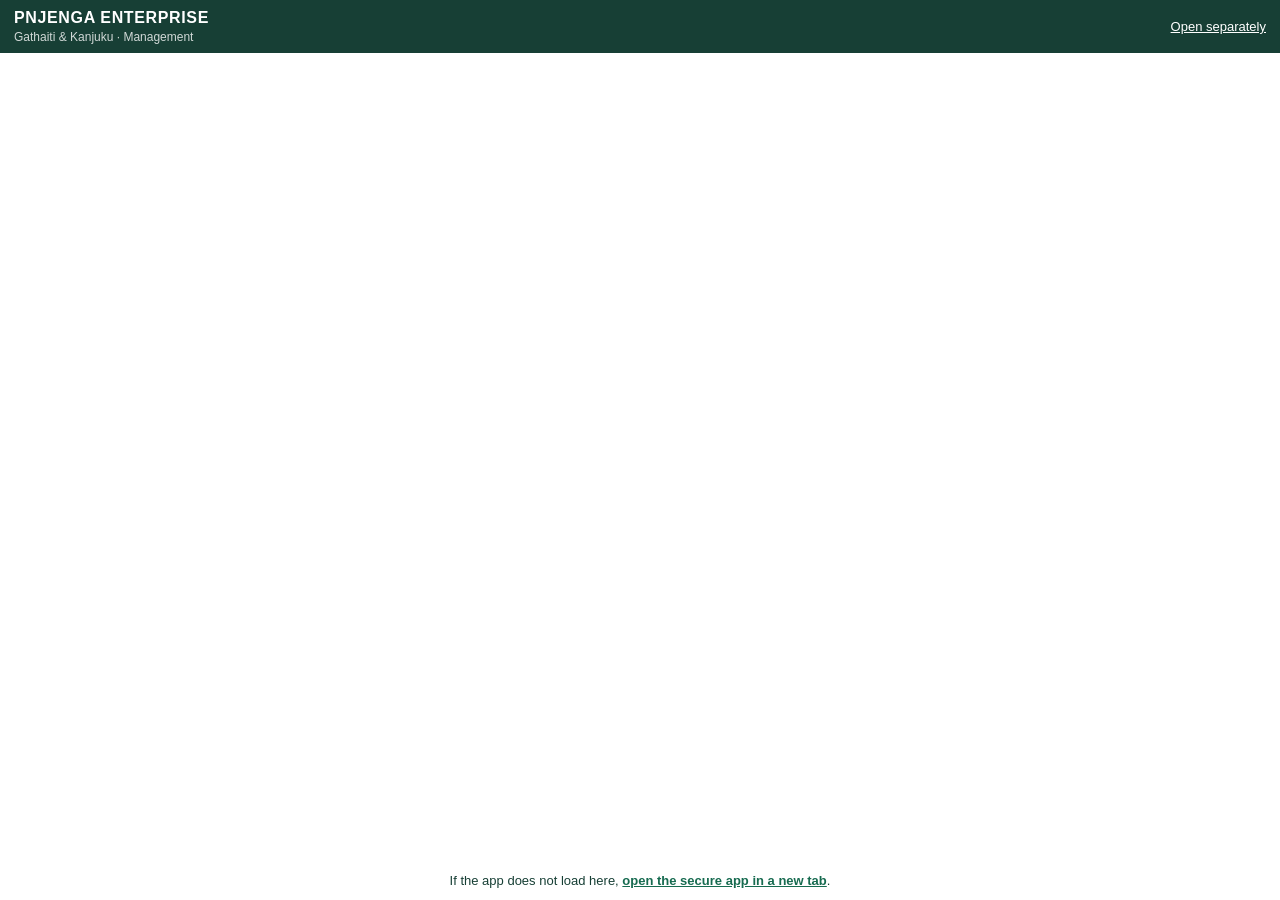
==== commit 8a5372e6: "Replace legacy local-only prototype with Apps Script PWA shell" ====
--- a/index.html
+++ b/index.html
@@ -1,30 +1,35 @@
 <!doctype html>
 <html lang="en">
 <head>
-<meta charset="utf-8">
-<meta name="viewport" content="width=device-width,initial-scale=1,viewport-fit=cover">
-<meta name="theme-color" content="#173f35">
-<meta name="description" content="PNJENGA ENTERPRISE business management for Gathaiti and Kanjuku.">
-<link rel="manifest" href="./manifest.webmanifest">
-<link rel="icon" href="./icon.svg" type="image/svg+xml">
-<title>PNJENGA ENTERPRISE</title>
-<style>
-:root{color-scheme:light;--green:#173f35;--gold:#d9b45e}*{box-sizing:border-box}html,body{margin:0;width:100%;height:100%;font-family:Arial,sans-serif;background:#f3f6f3;color:#172b24}.shell{height:100dvh;display:flex;flex-direction:column}.bar{min-height:58px;background:var(--green);color:#fff;display:flex;align-items:center;justify-content:space-between;gap:12px;padding:8px 14px}.brand{display:flex;align-items:center;gap:10px;font-weight:800;letter-spacing:.5px}.mark{height:36px;width:36px;border-radius:10px;background:var(--gold);color:var(--green);display:grid;place-items:center;font-size:20px}.actions{display:flex;align-items:center;gap:8px}.actions button,.actions a{border:1px solid #ffffff55;border-radius:8px;background:#ffffff12;color:#fff;padding:8px 11px;text-decoration:none;font-size:13px;font-weight:700;cursor:pointer}.frame-wrap{position:relative;flex:1;min-height:0;background:#fff}.app-frame{border:0;width:100%;height:100%;display:block;background:#fff}.fallback{position:absolute;inset:0;display:none;align-items:center;justify-content:center;text-align:center;padding:24px;background:#f3f6f3}.fallback div{max-width:420px}.fallback a{display:inline-block;margin-top:12px;background:var(--green);color:white;padding:12px 18px;border-radius:8px;text-decoration:none;font-weight:700}.foot{font-size:11px;text-align:center;color:#66766e;padding:5px;background:#edf2ee}@media(max-width:480px){.bar{min-height:52px;padding:7px 9px}.brand{font-size:12px}.mark{width:32px;height:32px}.actions button,.actions a{font-size:11px;padding:7px}}
-</style>
+  <meta charset="utf-8">
+  <meta name="viewport" content="width=device-width, initial-scale=1, viewport-fit=cover">
+  <meta name="theme-color" content="#173f35">
+  <meta name="description" content="Pnjenga Enterprise Management for Gathaiti and Kanjuku.">
+  <title>Pnjenga Enterprise Management</title>
+  <link rel="manifest" href="./manifest.webmanifest">
+  <link rel="icon" href="./icon-blue-192.png">
+  <style>
+    *{box-sizing:border-box}html,body{margin:0;width:100%;height:100%;font-family:Arial,sans-serif;background:#f3f6f3;color:#173f35}
+    .app{height:100%;height:100dvh;display:flex;flex-direction:column}
+    .bar{min-height:52px;padding:9px 14px;background:#173f35;color:white;display:flex;align-items:center;justify-content:space-between;gap:12px}
+    .brand{font-weight:700;letter-spacing:.04em}.sub{font-size:12px;opacity:.8;margin-top:3px}
+    .open{color:white;font-size:13px;text-decoration:underline;white-space:nowrap}
+    iframe{border:0;display:block;flex:1;width:100%;min-height:0;background:white}
+    .fallback{padding:12px;text-align:center;font-size:13px;background:#fff}
+    .fallback a{color:#176b50;font-weight:700}
+  </style>
 </head>
 <body>
-<div class="shell">
-<header class="bar"><div class="brand"><span class="mark">P</span><span>PNJENGA ENTERPRISE</span></div><div class="actions"><button id="installBtn" hidden>Install app</button><a href="https://script.google.com/macros/s/AKfycbzoB2ejSGFQN_QCp2JpwyYatghyIy0j5loXEkfDbHhCo0DE-eU8yXOCHT0ed1OjD-Bc/exec" target="_blank" rel="noopener">Open separately ↗</a></div></header>
-<main class="frame-wrap">
-<iframe class="app-frame" id="businessApp" title="PNJENGA ENTERPRISE business application" src="https://script.google.com/macros/s/AKfycbzoB2ejSGFQN_QCp2JpwyYatghyIy0j5loXEkfDbHhCo0DE-eU8yXOCHT0ed1OjD-Bc/exec" allow="clipboard-read; clipboard-write" referrerpolicy="strict-origin-when-cross-origin"></iframe>
-<div class="fallback" id="fallback"><div><h2>Open PNJENGA ENTERPRISE</h2><p>If the embedded app does not load in this browser, open the secure Google Apps Script app directly.</p><a href="https://script.google.com/macros/s/AKfycbzoB2ejSGFQN_QCp2JpwyYatghyIy0j5loXEkfDbHhCo0DE-eU8yXOCHT0ed1OjD-Bc/exec" target="_blank" rel="noopener">Open business app</a></div></div>
-</main><footer class="foot">Gathaiti &amp; Kanjuku · Live records are stored in the connected Google Sheet</footer>
-</div>
-<script>
-let installPrompt=null;const installBtn=document.getElementById('installBtn');
-window.addEventListener('beforeinstallprompt',e=>{e.preventDefault();installPrompt=e;installBtn.hidden=false});
-installBtn.addEventListener('click',async()=>{if(!installPrompt)return;installPrompt.prompt();await installPrompt.userChoice;installPrompt=null;installBtn.hidden=true});
-window.addEventListener('appinstalled',()=>{installBtn.hidden=true});
-if('serviceWorker' in navigator && location.protocol.startsWith('http')) navigator.serviceWorker.register('./sw.js').catch(()=>{});
-</script>
-</body></html>+  <div class="app">
+    <header class="bar">
+      <div><div class="brand">PNJENGA ENTERPRISE</div><div class="sub">Gathaiti &amp; Kanjuku · Management</div></div>
+      <a class="open" href="https://script.google.com/macros/s/AKfycbzoB2ejSGFQN_QCp2JpwyYatghyIy0j5loXEkfDbHhCo0DE-eU8yXOCHT0ed1OjD-Bc/exec" target="_blank" rel="noopener">Open separately</a>
+    </header>
+    <iframe title="Pnjenga Enterprise Management" src="https://script.google.com/macros/s/AKfycbzoB2ejSGFQN_QCp2JpwyYatghyIy0j5loXEkfDbHhCo0DE-eU8yXOCHT0ed1OjD-Bc/exec" allow="clipboard-read; clipboard-write"></iframe>
+    <div class="fallback">If the app does not load here, <a href="https://script.google.com/macros/s/AKfycbzoB2ejSGFQN_QCp2JpwyYatghyIy0j5loXEkfDbHhCo0DE-eU8yXOCHT0ed1OjD-Bc/exec" target="_blank" rel="noopener">open the secure app in a new tab</a>.</div>
+  </div>
+  <script>
+    if ('serviceWorker' in navigator) window.addEventListener('load',()=>navigator.serviceWorker.register('./sw.js').catch(()=>{}));
+  </script>
+</body>
+</html>
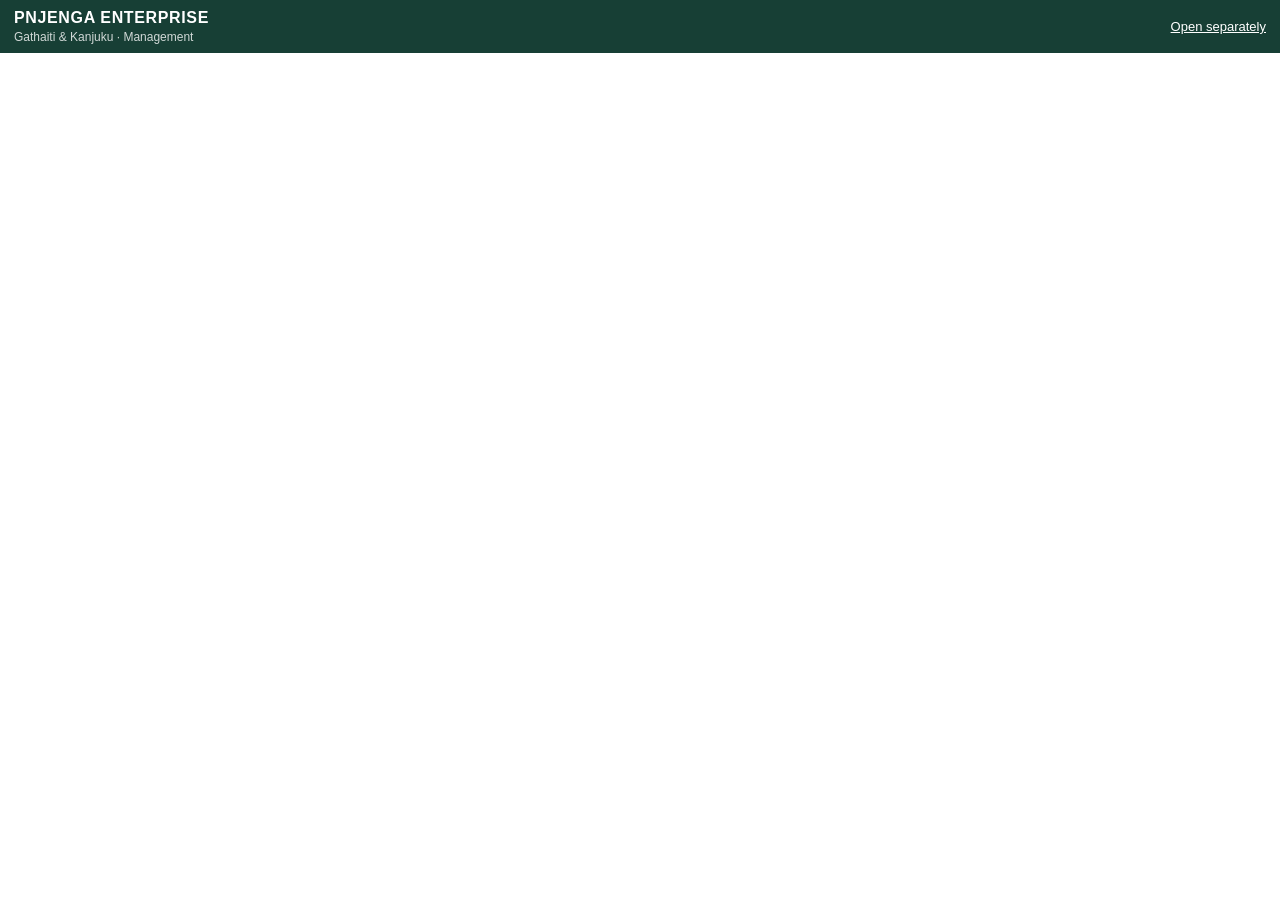
==== commit 22e4c7d7: "Remove fallback remark from app shell" ====
--- a/index.html
+++ b/index.html
@@ -15,8 +15,6 @@
     .brand{font-weight:700;letter-spacing:.04em}.sub{font-size:12px;opacity:.8;margin-top:3px}
     .open{color:white;font-size:13px;text-decoration:underline;white-space:nowrap}
     iframe{border:0;display:block;flex:1;width:100%;min-height:0;background:white}
-    .fallback{padding:12px;text-align:center;font-size:13px;background:#fff}
-    .fallback a{color:#176b50;font-weight:700}
   </style>
 </head>
 <body>
@@ -26,7 +24,6 @@
       <a class="open" href="https://script.google.com/macros/s/AKfycbzoB2ejSGFQN_QCp2JpwyYatghyIy0j5loXEkfDbHhCo0DE-eU8yXOCHT0ed1OjD-Bc/exec" target="_blank" rel="noopener">Open separately</a>
     </header>
     <iframe title="Pnjenga Enterprise Management" src="https://script.google.com/macros/s/AKfycbzoB2ejSGFQN_QCp2JpwyYatghyIy0j5loXEkfDbHhCo0DE-eU8yXOCHT0ed1OjD-Bc/exec" allow="clipboard-read; clipboard-write"></iframe>
-    <div class="fallback">If the app does not load here, <a href="https://script.google.com/macros/s/AKfycbzoB2ejSGFQN_QCp2JpwyYatghyIy0j5loXEkfDbHhCo0DE-eU8yXOCHT0ed1OjD-Bc/exec" target="_blank" rel="noopener">open the secure app in a new tab</a>.</div>
   </div>
   <script>
     if ('serviceWorker' in navigator) window.addEventListener('load',()=>navigator.serviceWorker.register('./sw.js').catch(()=>{}));
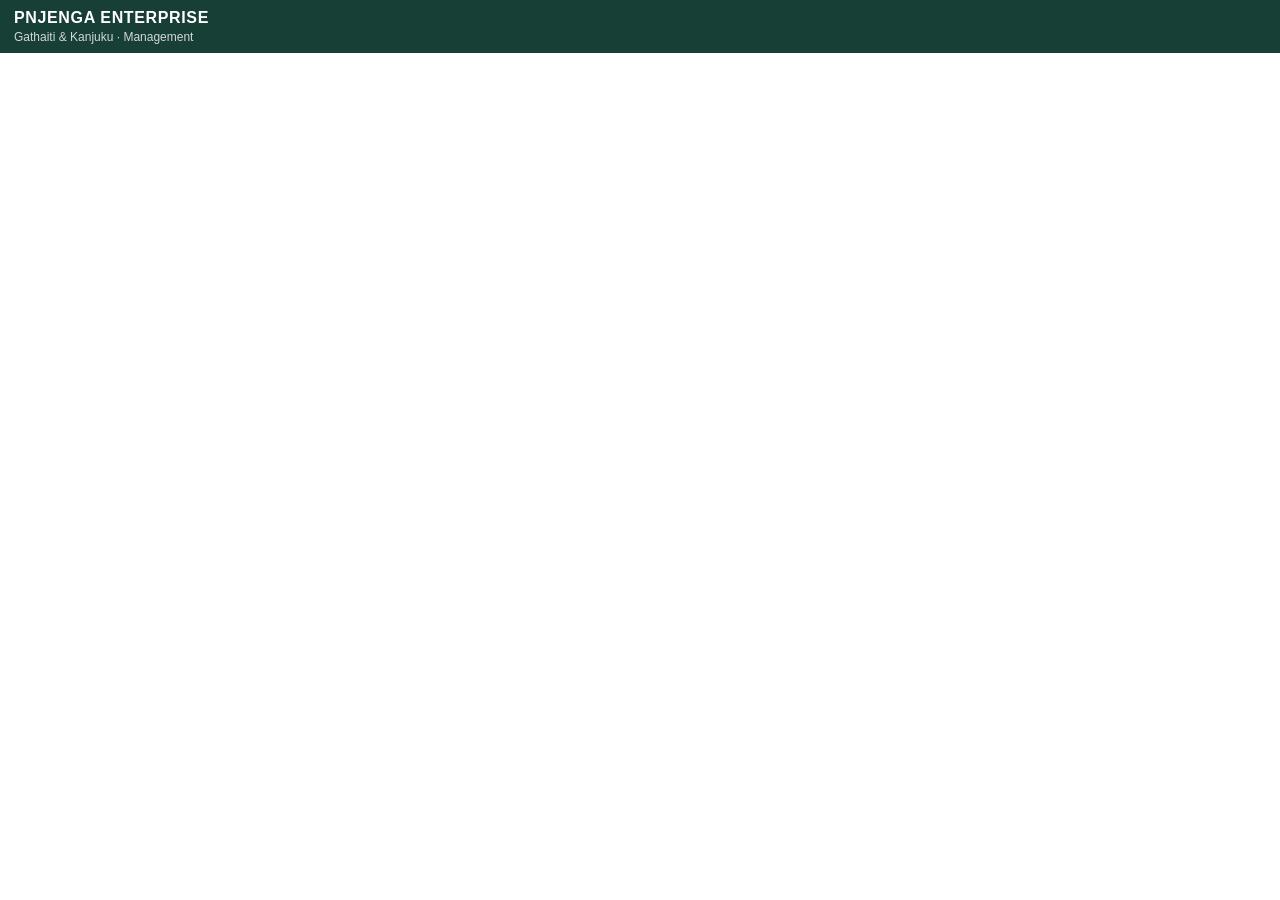
==== commit 44f85997: "Remove Open separately link from app header" ====
--- a/index.html
+++ b/index.html
@@ -13,7 +13,6 @@
     .app{height:100%;height:100dvh;display:flex;flex-direction:column}
     .bar{min-height:52px;padding:9px 14px;background:#173f35;color:white;display:flex;align-items:center;justify-content:space-between;gap:12px}
     .brand{font-weight:700;letter-spacing:.04em}.sub{font-size:12px;opacity:.8;margin-top:3px}
-    .open{color:white;font-size:13px;text-decoration:underline;white-space:nowrap}
     iframe{border:0;display:block;flex:1;width:100%;min-height:0;background:white}
   </style>
 </head>
@@ -21,7 +20,6 @@
   <div class="app">
     <header class="bar">
       <div><div class="brand">PNJENGA ENTERPRISE</div><div class="sub">Gathaiti &amp; Kanjuku · Management</div></div>
-      <a class="open" href="https://script.google.com/macros/s/AKfycbzoB2ejSGFQN_QCp2JpwyYatghyIy0j5loXEkfDbHhCo0DE-eU8yXOCHT0ed1OjD-Bc/exec" target="_blank" rel="noopener">Open separately</a>
     </header>
     <iframe title="Pnjenga Enterprise Management" src="https://script.google.com/macros/s/AKfycbzoB2ejSGFQN_QCp2JpwyYatghyIy0j5loXEkfDbHhCo0DE-eU8yXOCHT0ed1OjD-Bc/exec" allow="clipboard-read; clipboard-write"></iframe>
   </div>
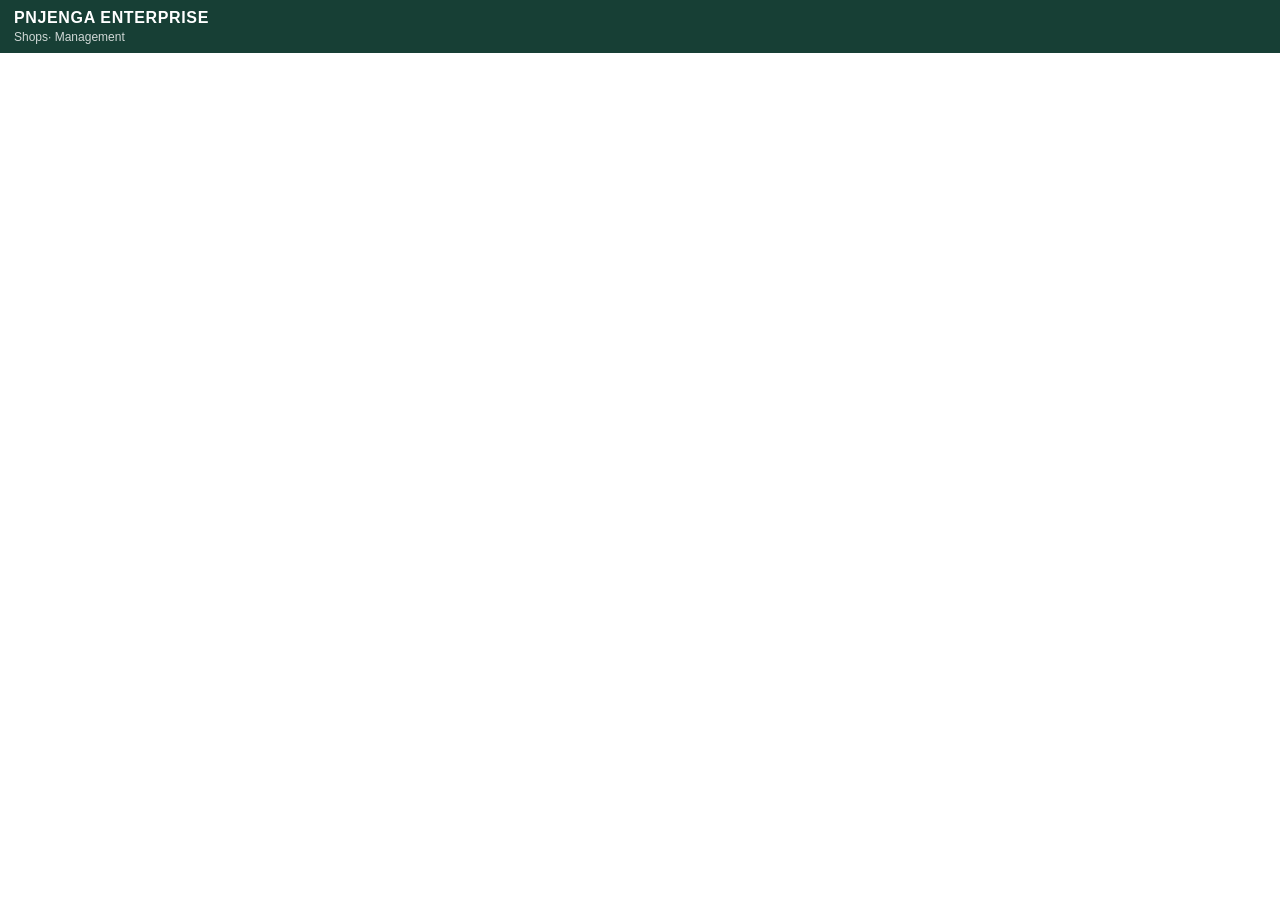
==== commit 8d157537: "Update header subtitle to Shops Management" ====
--- a/index.html
+++ b/index.html
@@ -19,7 +19,7 @@
 <body>
   <div class="app">
     <header class="bar">
-      <div><div class="brand">PNJENGA ENTERPRISE</div><div class="sub">Gathaiti &amp; Kanjuku · Management</div></div>
+      <div><div class="brand">PNJENGA ENTERPRISE</div><div class="sub">Shops· Management</div></div>
     </header>
     <iframe title="Pnjenga Enterprise Management" src="https://script.google.com/macros/s/AKfycbzoB2ejSGFQN_QCp2JpwyYatghyIy0j5loXEkfDbHhCo0DE-eU8yXOCHT0ed1OjD-Bc/exec" allow="clipboard-read; clipboard-write"></iframe>
   </div>
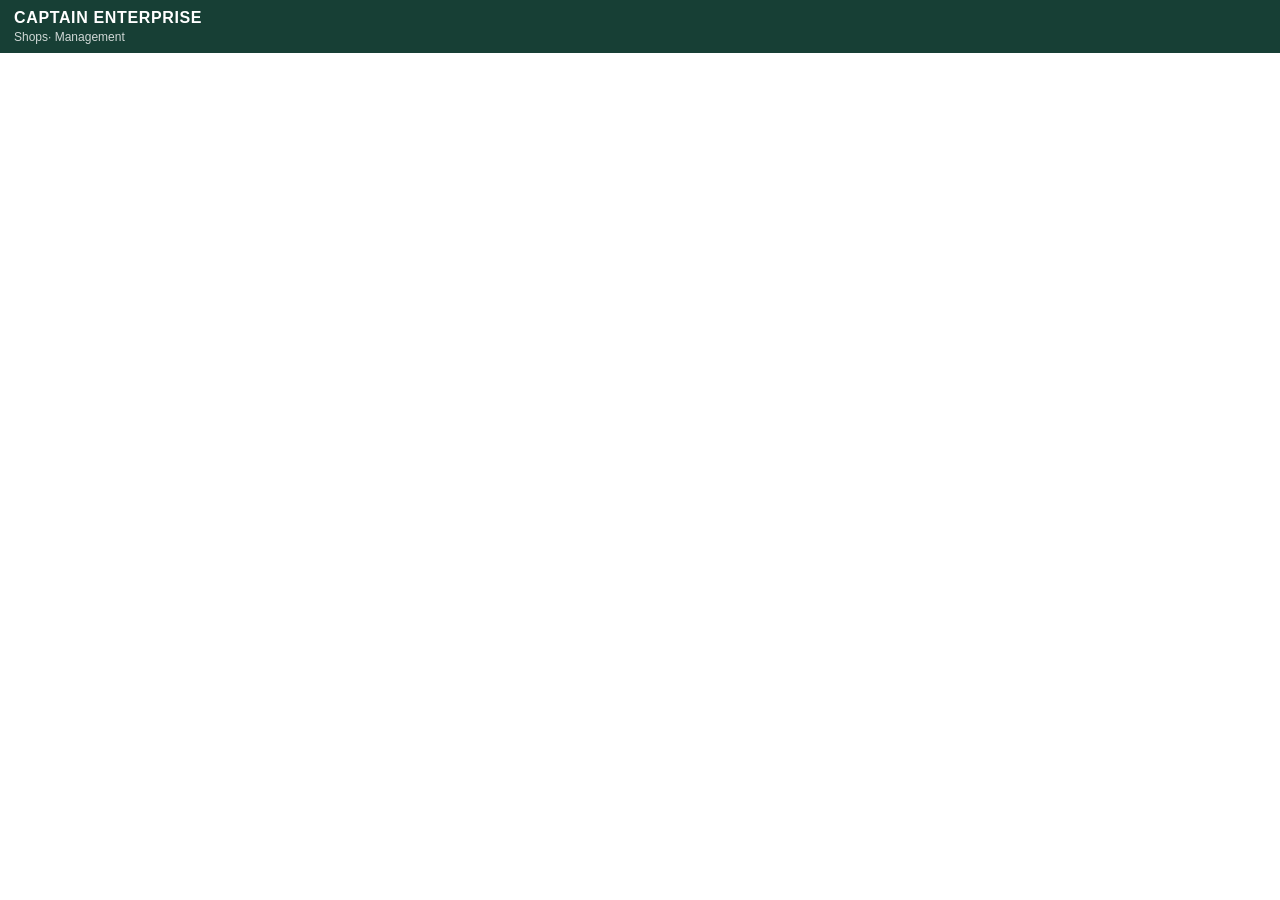
==== commit 418ccc0b: "Rename app branding to Captain Enterprise" ====
--- a/index.html
+++ b/index.html
@@ -4,8 +4,8 @@
   <meta charset="utf-8">
   <meta name="viewport" content="width=device-width, initial-scale=1, viewport-fit=cover">
   <meta name="theme-color" content="#173f35">
-  <meta name="description" content="Pnjenga Enterprise Management for Gathaiti and Kanjuku.">
-  <title>Pnjenga Enterprise Management</title>
+  <meta name="description" content="Captain Enterprise Management for Gathaiti and Kanjuku.">
+  <title>Captain Enterprise Management</title>
   <link rel="manifest" href="./manifest.webmanifest">
   <link rel="icon" href="./icon-blue-192.png">
   <style>
@@ -19,9 +19,9 @@
 <body>
   <div class="app">
     <header class="bar">
-      <div><div class="brand">PNJENGA ENTERPRISE</div><div class="sub">Shops· Management</div></div>
+      <div><div class="brand">CAPTAIN ENTERPRISE</div><div class="sub">Shops· Management</div></div>
     </header>
-    <iframe title="Pnjenga Enterprise Management" src="https://script.google.com/macros/s/AKfycbzoB2ejSGFQN_QCp2JpwyYatghyIy0j5loXEkfDbHhCo0DE-eU8yXOCHT0ed1OjD-Bc/exec" allow="clipboard-read; clipboard-write"></iframe>
+    <iframe title="Captain Enterprise Management" src="https://script.google.com/macros/s/AKfycbzoB2ejSGFQN_QCp2JpwyYatghyIy0j5loXEkfDbHhCo0DE-eU8yXOCHT0ed1OjD-Bc/exec" allow="clipboard-read; clipboard-write"></iframe>
   </div>
   <script>
     if ('serviceWorker' in navigator) window.addEventListener('load',()=>navigator.serviceWorker.register('./sw.js').catch(()=>{}));
